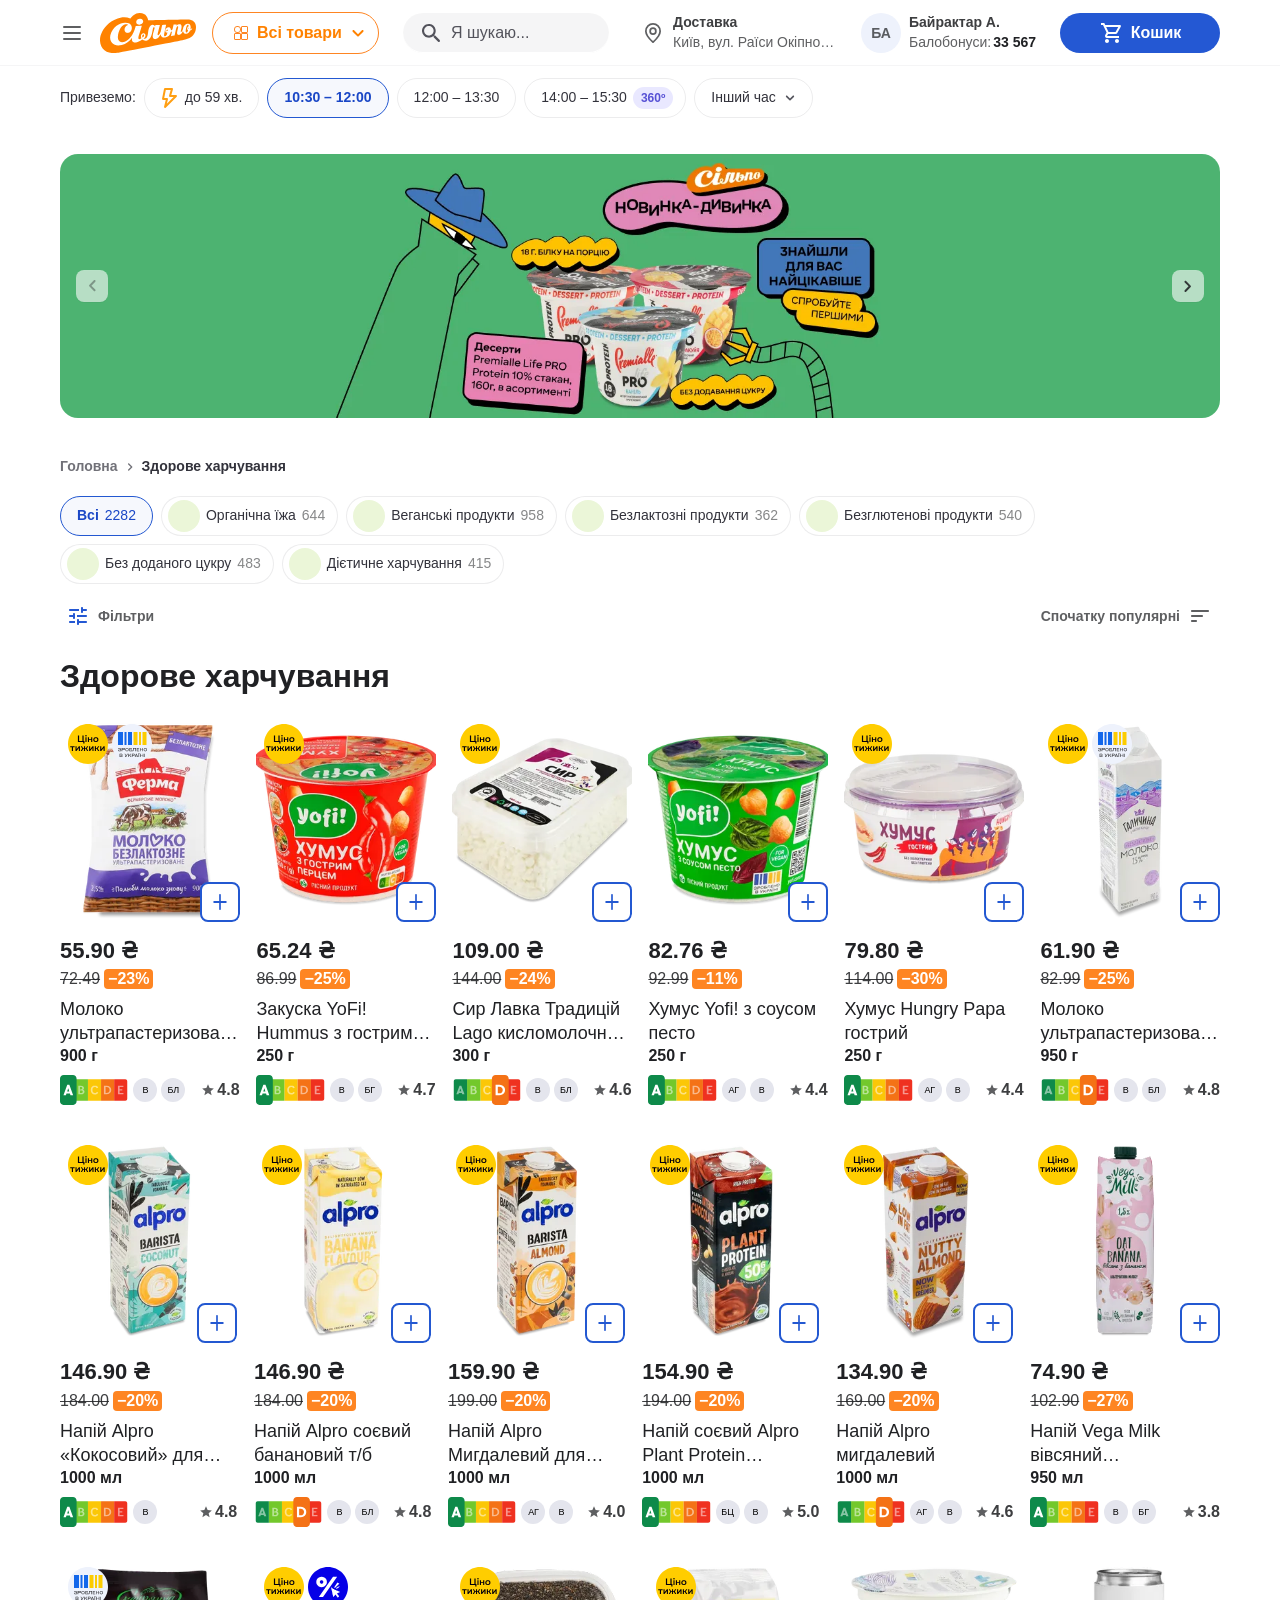
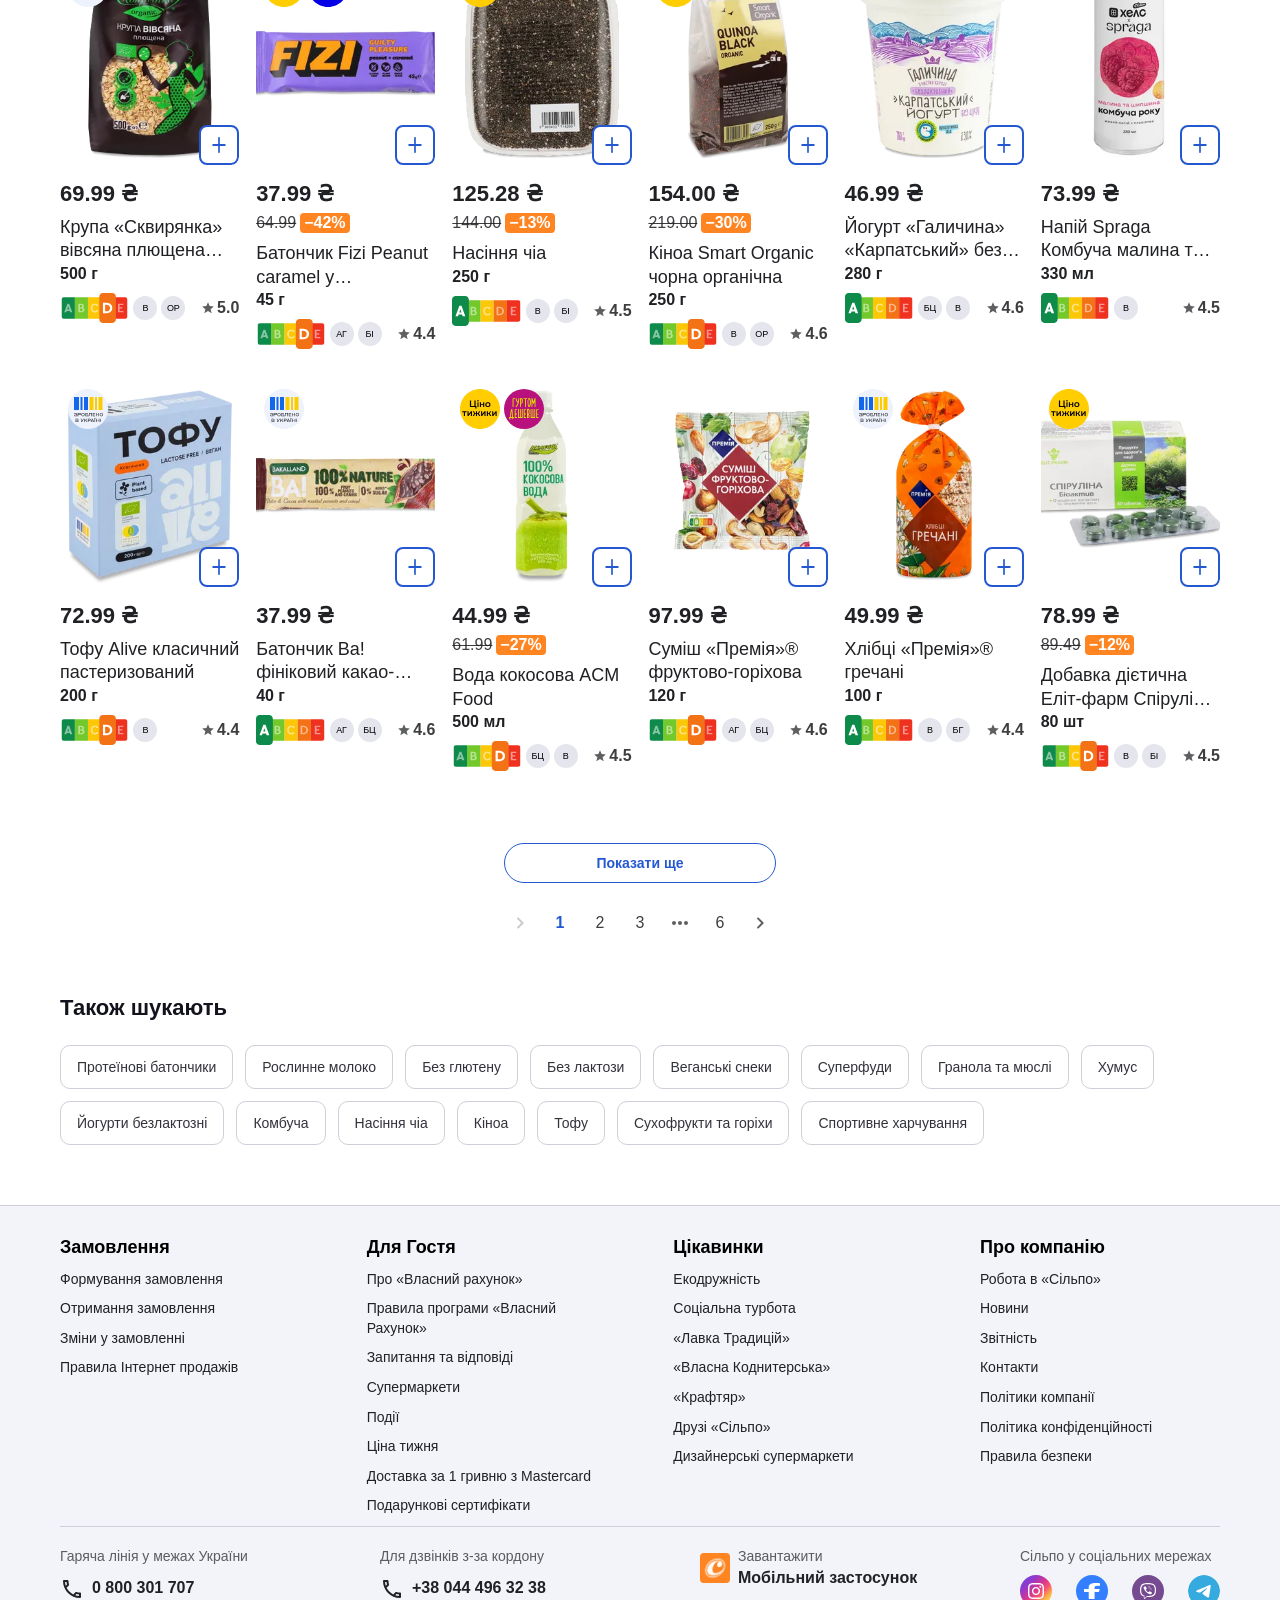
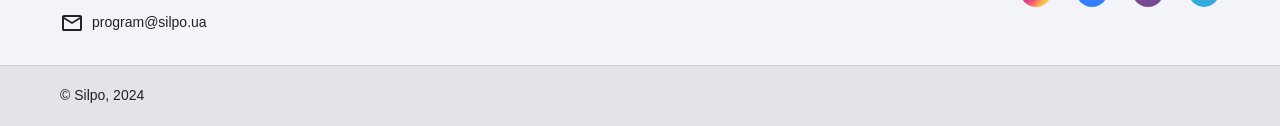
==== docs/index.html @ 49ce279c "Rename he/ to docs/ for GitHub Pages GitHub Pages' "deploy from a branch" source only supports the r" ====
<!doctype html>
<html lang="uk">
<head>
<meta charset="UTF-8" />
<meta name="viewport" content="width=device-width, initial-scale=1.0" />
<title>Здорове харчування — Сільпо</title>
<link rel="stylesheet" href="styles.css" />
</head>
<body>
<div class="page">

  <header class="header-row">
    <div class="header-left">
      <div class="header-brand">
        <img class="icon-btn" src="assets/burger-menu.svg" alt="Меню" />
        <img class="logo" src="assets/logo.svg" alt="Сільпо" />
        <div class="all-goods-pill">
          <span class="services-icon"><span></span><span></span><span></span><span></span></span>
          <span class="label">Всі товари</span>
          <img class="icon-btn" src="assets/expand-more.svg" alt="" />
        </div>
      </div>
      <div class="header-search">
        <img class="icon-btn" src="assets/search-icon.svg" alt="" />
        <span>Я шукаю...</span>
      </div>
    </div>
    <div class="header-right">
      <div class="location">
        <div class="location-icon-wrap"><img src="assets/location-icon.svg" alt="" /></div>
        <div class="location-text">
          <div class="line1">Доставка</div>
          <div class="line2">Київ, вул. Раїси Окіпної, 7...</div>
        </div>
      </div>
      <div class="profile">
        <div class="profile-avatar">БА</div>
        <div class="profile-info">
          <div class="name">Байрактар А.</div>
          <div class="balance"><span class="label">Балобонуси:</span><span class="value">33 567</span></div>
        </div>
      </div>
      <button class="header-cart-btn" aria-label="Кошик">
        <img src="assets/cart-outline.svg" alt="" />
        <span>Кошик</span>
      </button>
    </div>

    <div class="header-row-mobile">
      <div class="header-mobile-left">
        <img class="icon-btn" src="assets/burger-menu.svg" alt="Меню" />
        <img class="logo" src="assets/logo.svg" alt="Сільпо" />
        <button class="mobile-icon-btn"><img src="assets/search-icon.svg" alt="Пошук" /></button>
      </div>
      <div class="header-mobile-right">
        <div class="location-mobile">
          <button class="mobile-icon-btn"><img src="assets/location-icon.svg" alt="Доставка" /></button>
          <span class="location-mobile-text">Київ, вул. Раїси Окіпної, 7...</span>
        </div>
        <div class="profile-avatar profile-avatar-mobile">БА</div>
      </div>
    </div>
  </header>

  <div class="timeslots">
    <span class="timeslots-label">Привеземо:</span>
    <div class="chip with-icon"><img src="assets/express-default.svg" alt="" />до 59 хв.</div>
    <div class="chip selected">10:30 – 12:00<img class="mobile-only-chevron" src="assets/expand-more-down.svg" alt="" /></div>
    <div class="chip">12:00 – 13:30</div>
    <div class="chip with-tag">14:00 – 15:30 <span class="tag-pill">360º</span></div>
    <div class="chip dropdown">Інший час <img src="assets/expand-more-down.svg" alt="" /></div>
  </div>

  <section class="banners">
    <div class="banner-content">
      <div class="main-banner">
        <img class="bg bg-desktop" src="assets/main-banner.png" alt="Здорове харчування" />
        <img class="bg bg-mobile" src="assets/main-banner-mobile.png" alt="Здорове харчування" />
        <div class="banner-arrows">
          <span class="banner-arrow prev"><img src="assets/collapse-left.svg" alt="Попередній" /></span>
          <span class="banner-arrow next"><img src="assets/collapse-right.svg" alt="Наступний" /></span>
        </div>
      </div>
    </div>
  </section>

  <nav class="breadcrumbs">
    <a href="#">Головна</a>
    <img src="assets/breadcrumb-chevron.svg" alt="" />
    <span class="current">Здорове харчування</span>
  </nav>

  <div class="category-chips">
    <div class="cat-chip all"><span class="cat-label">Всі</span><span class="cat-count">2282</span></div>
    <div class="cat-chip"><span class="dot"></span><span class="cat-label">Органічна їжа</span><span class="cat-count">644</span></div>
    <div class="cat-chip"><span class="dot"></span><span class="cat-label">Веганські продукти</span><span class="cat-count">958</span></div>
    <div class="cat-chip"><span class="dot"></span><span class="cat-label">Безлактозні продукти</span><span class="cat-count">362</span></div>
    <div class="cat-chip"><span class="dot"></span><span class="cat-label">Безглютенові продукти</span><span class="cat-count">540</span></div>
    <div class="cat-chip"><span class="dot"></span><span class="cat-label">Без доданого цукру</span><span class="cat-count">483</span></div>
    <div class="cat-chip"><span class="dot"></span><span class="cat-label">Дієтичне харчування</span><span class="cat-count">415</span></div>
  </div>

  <div class="filters-sort">
    <button class="filters-btn"><img src="assets/filter-sort.svg" alt="" /><span>Фільтри</span></button>
    <button class="sort-btn"><span>Cпочатку популярні</span><img src="assets/sort-mobile.svg" alt="" /></button>
  </div>

  <div class="filters-sort-mobile">
    <button class="filters-sort-pill">
      <img src="assets/filter-sort.svg" alt="" />
      <span>Фільтри</span>
      <span class="divider"></span>
      <img src="assets/sort-mobile.svg" alt="Сортування" />
    </button>
  </div>

  <div class="page-title"><h1>Здорове харчування</h1></div>

  <section class="product-section" id="product-grid"></section>

  <div class="load-more-section">
    <button class="show-more-btn">Показати ще</button>
    <div class="pagination">
      <span class="page-btn"><img src="assets/chevron-left.svg" alt="Попередня сторінка" /></span>
      <span class="page-btn active">1</span>
      <span class="page-btn">2</span>
      <span class="page-btn">3</span>
      <span class="page-btn"><img src="assets/menu-dots.svg" alt="" /></span>
      <span class="page-btn">6</span>
      <span class="page-btn"><img src="assets/chevron-right.svg" alt="Наступна сторінка" /></span>
    </div>
  </div>

  <div class="also-searching">
    <h2>Також шукають</h2>
    <div class="tag-cloud">
      <span class="pill">Протеїнові батончики</span>
      <span class="pill">Рослинне молоко</span>
      <span class="pill">Без глютену</span>
      <span class="pill">Без лактози</span>
      <span class="pill">Веганські снеки</span>
      <span class="pill">Суперфуди</span>
      <span class="pill">Гранола та мюслі</span>
      <span class="pill">Хумус</span>
      <span class="pill">Йогурти безлактозні</span>
      <span class="pill">Комбуча</span>
      <span class="pill">Насіння чіа</span>
      <span class="pill">Кіноа</span>
      <span class="pill">Тофу</span>
      <span class="pill">Сухофрукти та горіхи</span>
      <span class="pill">Спортивне харчування</span>
    </div>
  </div>

</div>

<footer class="site-footer">
  <div class="footer-top">
    <div class="footer-top-inner">
      <div class="footer-columns">
        <div class="footer-col">
          <button class="footer-col-toggle" aria-expanded="false">
            <h3>Замовлення</h3>
            <img class="footer-chevron" src="assets/footer-chevron.svg" alt="" />
          </button>
          <div class="footer-col-links">
            <a href="#">Формування замовлення</a>
            <a href="#">Отримання замовлення</a>
            <a href="#">Зміни у замовленні</a>
            <a href="#">Правила Інтернет продажів</a>
          </div>
        </div>
        <div class="footer-col">
          <button class="footer-col-toggle" aria-expanded="false">
            <h3>Для Гостя</h3>
            <img class="footer-chevron" src="assets/footer-chevron.svg" alt="" />
          </button>
          <div class="footer-col-links">
            <a href="#">Про «Власний рахунок»</a>
            <a href="#">Правила програми «Власний Рахунок»</a>
            <a href="#">Запитання та відповіді</a>
            <a href="#">Cупермаркети</a>
            <a href="#">Події</a>
            <a href="#">Ціна тижня</a>
            <a href="#">Доставка за 1 гривню з Masterсard</a>
            <a href="#">Подарункові сертифікати</a>
          </div>
        </div>
        <div class="footer-col">
          <button class="footer-col-toggle" aria-expanded="false">
            <h3>Цікавинки</h3>
            <img class="footer-chevron" src="assets/footer-chevron.svg" alt="" />
          </button>
          <div class="footer-col-links">
            <a href="#">Екодружність</a>
            <a href="#">Соціальна турбота</a>
            <a href="#">«Лавка Традицій»</a>
            <a href="#">«Власна Коднитерська»</a>
            <a href="#">«Крафтяр»</a>
            <a href="#">Друзі «Сільпо»</a>
            <a href="#">Дизайнерські супермаркети</a>
          </div>
        </div>
        <div class="footer-col">
          <button class="footer-col-toggle" aria-expanded="false">
            <h3>Про компанію</h3>
            <img class="footer-chevron" src="assets/footer-chevron.svg" alt="" />
          </button>
          <div class="footer-col-links">
            <a href="#">Робота в «Сільпо»</a>
            <a href="#">Новини</a>
            <a href="#">Звітність</a>
            <a href="#">Контакти</a>
            <a href="#">Політики компанії</a>
            <a href="#">Політика конфіденційності</a>
            <a href="#">Правила безпеки</a>
          </div>
        </div>
      </div>

      <div class="footer-contact-row">
        <div class="footer-call">
          <span class="call-label">Гаряча лінія у межах України</span>
          <span class="call-value"><img src="assets/phone-icon.svg" alt="" /><span>0 800 301 707</span></span>
          <span class="footer-mail"><img src="assets/mail-icon.svg" alt="" /><span>program@silpo.ua</span></span>
        </div>
        <div class="footer-call">
          <span class="call-label">Для дзвінків з-за кордону</span>
          <span class="call-value"><img src="assets/phone-icon.svg" alt="" /><span>+38 044 496 32 38</span></span>
        </div>
        <div class="footer-app">
          <img src="assets/logo-app.png" alt="Сільпо застосунок" />
          <div>
            <div class="app-download">Завантажити</div>
            <div class="app-name">Мобільний застосунок</div>
          </div>
        </div>
        <div class="footer-social">
          <span>Сільпо у соціальних мережах</span>
          <div class="icons">
            <span class="social-icon instagram"><img src="assets/social-instagram-glyph.svg" alt="Instagram" /></span>
            <span class="social-icon facebook"><img src="assets/social-facebook-glyph.svg" alt="Facebook" /></span>
            <span class="social-icon viber"><img src="assets/social-viber-glyph.svg" alt="Viber" /></span>
            <span class="social-icon telegram"><img src="assets/social-fourth.svg" alt="Telegram" /></span>
          </div>
        </div>
      </div>
    </div>
  </div>
  <div class="footer-bottom">
    <div class="footer-bottom-inner"><span>© Silpo, 2024</span></div>
  </div>
</footer>

<script src="common.js"></script>
<script src="products.js"></script>
<script src="script.js"></script>
</body>
</html>
---- docs/styles.css ----
* {
  box-sizing: border-box;
  margin: 0;
  padding: 0;
}

:root {
  --font-proxima: 'Proxima Nova', -apple-system, BlinkMacSystemFont, 'Segoe UI', Arial, sans-serif;
  --font-silpo: 'Silpo Text', -apple-system, BlinkMacSystemFont, 'Segoe UI', Arial, sans-serif;

  --black-87: rgba(19, 19, 30, 0.87);
  --black-72: rgba(19, 19, 30, 0.72);
  --black-60: rgba(19, 19, 30, 0.6);
  --black-8: rgba(19, 19, 30, 0.08);
  --black-4: rgba(19, 19, 30, 0.04);

  --gray-87: rgba(32, 33, 36, 0.87);
  --gray-72: rgba(32, 33, 36, 0.72);
  --gray-54: rgba(32, 33, 36, 0.54);
  --gray-38: rgba(32, 33, 36, 0.38);

  --blue-500: #2358d1;
  --blue-600: #1a47c6;
  --blue-700: #2458d3;
  --blue-50: #f6f8fd;
  --blue-100: #eef2fc;

  --orange-500: #fe8522;
  --orange-alt: #ff8200;

  --purple-bg: #e9e8ff;
  --purple-text: #5751d5;

  --text-primary: #202124;
  --additional-300: #cecfd9;
  --additional-100: #f2f4f9;
  --additional-300b: #e3e3ea;
}

html, body {
  background: #ffffff;
  color: var(--text-primary);
  font-family: var(--font-silpo);
}

img {
  display: block;
  max-width: 100%;
}

button {
  font: inherit;
  color: inherit;
  background: none;
  border: none;
  cursor: pointer;
}

.page {
  max-width: 1440px;
  margin: 0 auto;
  background: #ffffff;
}

/* ===== Header ===== */
.pdp-header-bar {
  position: sticky;
  top: 0;
  z-index: 50;
  width: 100%;
  background: #ffffff;
}
.pdp-timeslots-bar {
  width: 100%;
  background: #ffffff;
}
.header-row {
  position: sticky;
  top: 0;
  z-index: 50;
  display: flex;
  align-items: center;
  justify-content: center;
  gap: 24px;
  padding: 12px 60px;
  max-width: 1440px;
  margin: 0 auto;
  background: #ffffff;
}
.header-row::after {
  content: "";
  position: absolute;
  left: 50%;
  bottom: 0;
  width: 100vw;
  transform: translateX(-50%);
  height: 1px;
  background: var(--black-4);
  pointer-events: none;
}

.header-left {
  display: flex;
  align-items: center;
  gap: 24px;
  flex: 1 0 0;
  min-width: 0;
}

.header-brand {
  display: flex;
  align-items: center;
  gap: 16px;
  flex-shrink: 0;
}

.icon-btn {
  width: 24px;
  height: 24px;
  flex-shrink: 0;
}

.logo {
  width: 96px;
  height: 40px;
  flex-shrink: 0;
}

.all-goods-pill {
  display: flex;
  align-items: center;
  gap: 4px;
  width: 167px;
  padding: 8px 16px;
  border: 1.5px solid var(--orange-500);
  border-radius: 60px;
  flex-shrink: 0;
}

.services-icon {
  width: 24px;
  height: 24px;
  flex-shrink: 0;
  display: grid;
  grid-template-columns: 6.6px 6.6px;
  grid-template-rows: 6.6px 6.6px;
  gap: 0.6px;
  place-content: center;
}
.services-icon span {
  border: 1.5px solid var(--orange-500);
  border-radius: 1px;
}
.services-icon span:first-child {
  border-radius: 3px;
}

.all-goods-pill span.label {
  flex: 1 0 0;
  font-family: var(--font-proxima);
  font-weight: 600;
  font-size: 16px;
  color: var(--orange-alt);
  white-space: nowrap;
}

.header-search {
  display: flex;
  align-items: center;
  gap: 8px;
  flex: 1 0 0;
  min-width: 0;
  padding: 8px 16px;
  border-radius: 80px;
  background: var(--black-4);
  box-shadow: inset 0 -1px 0 0 #ffffff;
}
.header-search .icon-btn {
  color: var(--black-72);
}
.header-search span {
  flex: 1 0 0;
  min-width: 0;
  font-family: var(--font-proxima);
  font-size: 16px;
  color: var(--black-72);
  white-space: nowrap;
  overflow: hidden;
  text-overflow: ellipsis;
}

.header-right {
  display: flex;
  align-items: center;
  justify-content: flex-end;
  gap: 24px;
  flex-shrink: 0;
}

.location {
  display: flex;
  align-items: center;
}
.location-icon-wrap {
  display: flex;
  padding: 8px;
  border-radius: 30px;
}
.location-icon-wrap img {
  width: 24px;
  height: 24px;
}
.location-text {
  width: 164px;
  overflow: hidden;
}
.location-text .line1 {
  font-weight: 600;
  font-size: 14px;
  line-height: 1.4;
  color: var(--gray-87);
}
.location-text .line2 {
  font-size: 14px;
  line-height: 1.4;
  color: var(--gray-72);
  white-space: nowrap;
  overflow: hidden;
  text-overflow: ellipsis;
}

.header-cart-btn {
  display: none;
  align-items: center;
  justify-content: center;
  gap: 8px;
  width: 160px;
  height: 40px;
  padding: 0 24px;
  border-radius: 100px;
  background: var(--blue-700);
  border: none;
  flex-shrink: 0;
}
.header-cart-btn img {
  width: 24px;
  height: 24px;
}
.header-cart-btn span {
  font-family: var(--font-proxima);
  font-weight: 700;
  font-size: 16px;
  color: #ffffff;
  white-space: nowrap;
}
@media (min-width: 1200px) {
  .header-cart-btn {
    display: flex;
  }
}

.profile {
  display: flex;
  align-items: center;
  gap: 8px;
}
.profile-avatar {
  width: 40px;
  height: 40px;
  border-radius: 30px;
  background: var(--blue-100);
  display: flex;
  align-items: center;
  justify-content: center;
  font-weight: 600;
  font-size: 14px;
  color: var(--gray-72);
  flex-shrink: 0;
}
.profile-info {
  font-size: 14px;
}
.profile-info .name {
  font-weight: 600;
  color: var(--gray-87);
  width: 116px;
  line-height: 1.4;
}
.profile-info .balance {
  display: flex;
  gap: 2px;
  white-space: nowrap;
  line-height: 1.4;
}
.profile-info .balance .label {
  color: var(--gray-72);
}
.profile-info .balance .value {
  font-weight: 600;
  color: var(--text-primary);
}

/* ===== Timeslots ===== */
.timeslots {
  display: flex;
  align-items: center;
  gap: 8px;
  padding: 12px 60px;
  max-width: 1440px;
  margin: 0 auto;
  background: #ffffff;
}
.timeslots-label {
  font-size: 14px;
  line-height: 1.25;
  color: var(--black-87);
  white-space: nowrap;
}
.chip {
  display: flex;
  align-items: center;
  justify-content: center;
  height: 40px;
  padding: 8px 16px;
  border-radius: 100px;
  border: 1px solid var(--black-8);
  font-size: 14px;
  line-height: 1.25;
  color: var(--black-87);
  white-space: nowrap;
}
.chip.with-icon {
  gap: 4px;
  padding-left: 12px;
}
.chip.with-icon img {
  width: 24px;
  height: 24px;
}
.chip.selected {
  background: var(--blue-50);
  border-color: var(--blue-500);
  font-weight: 600;
  color: var(--blue-600);
}
.chip.with-tag {
  gap: 6px;
  padding-left: 16px;
  padding-right: 12px;
}
.tag-pill {
  display: flex;
  align-items: center;
  justify-content: center;
  height: 22px;
  padding: 4px 8px;
  border-radius: 100px;
  background: var(--purple-bg);
  font-weight: 700;
  font-size: 12px;
  color: var(--purple-text);
}
.chip.dropdown {
  gap: 4px;
  padding-left: 16px;
  padding-right: 12px;
}
.chip.dropdown img {
  width: 20px;
  height: 20px;
}

/* ===== Banner ===== */
.banners {
  padding: 24px 60px;
  background: #ffffff;
}
.banner-content {
  display: flex;
  height: 264px;
}
.main-banner {
  position: relative;
  flex: 1 0 0;
  height: 264px;
  border-radius: 18px;
  overflow: hidden;
  display: flex;
  flex-direction: column;
  align-items: center;
  justify-content: center;
  padding: 16px;
}
.main-banner img.bg {
  position: absolute;
  inset: 0;
  width: 100%;
  height: 100%;
  object-fit: cover;
}
.main-banner img.bg-mobile {
  display: none;
}
.main-banner img.bg-desktop {
  display: block;
}
.banner-arrows {
  position: relative;
  display: flex;
  align-items: center;
  justify-content: space-between;
  width: 100%;
}
.banner-arrow {
  display: flex;
  align-items: center;
  justify-content: center;
  width: 32px;
  height: 32px;
  border-radius: 8px;
  background: rgba(255, 255, 255, 0.6);
  filter: drop-shadow(0px 1px 0px rgba(0, 0, 0, 0.06));
}
.banner-arrow img {
  width: 24px;
  height: 24px;
}
.banner-arrow.prev img {
  transform: rotate(-90deg);
}
.banner-arrow.next img {
  transform: rotate(90deg);
}

/* ===== Breadcrumbs ===== */
.breadcrumbs {
  display: flex;
  align-items: center;
  gap: 4px;
  padding: 16px 60px;
}
.breadcrumbs a {
  font-weight: 600;
  font-size: 14px;
  line-height: 1.25;
  color: var(--black-60);
  text-decoration: none;
}
.breadcrumbs img {
  width: 16px;
  height: 16px;
}
.breadcrumbs .current {
  font-weight: 600;
  font-size: 14px;
  line-height: 1.25;
  color: var(--black-87);
}

/* ===== Category chips ===== */
.category-chips {
  display: flex;
  flex-wrap: wrap;
  gap: 8px;
  padding: 4px 60px;
  background: #ffffff;
}
.cat-chip {
  display: flex;
  align-items: center;
  gap: 6px;
  height: 40px;
  padding: 6px 12px 6px 6px;
  border-radius: 50px;
  border: 1px solid var(--black-8);
  background: rgba(255, 255, 255, 0.6);
  white-space: nowrap;
}
.cat-chip .dot {
  width: 32px;
  height: 32px;
  border-radius: 100px;
  background: #ebf6d8;
  flex-shrink: 0;
}
.cat-chip .cat-label {
  font-size: 14px;
  line-height: 1.25;
  color: var(--black-87);
}
.cat-chip .cat-count {
  font-family: var(--font-proxima);
  font-size: 14px;
  line-height: 1.4;
  color: var(--gray-54);
}
.cat-chip.all {
  padding: 8px 16px;
  background: var(--blue-50);
  border-color: var(--blue-500);
  color: var(--blue-600);
}
.cat-chip.all .cat-label {
  font-weight: 600;
  color: var(--blue-600);
}
.cat-chip.all .cat-count {
  color: var(--blue-600);
}

/* ===== Filters/Sort ===== */
.filters-sort {
  display: flex;
  align-items: center;
  justify-content: space-between;
  padding: 12px 60px;
}
.filters-btn {
  display: flex;
  align-items: center;
  gap: 8px;
  padding: 4px 8px 4px 6px;
}
.filters-btn img {
  width: 24px;
  height: 24px;
}
.filters-btn span {
  font-family: var(--font-proxima);
  font-weight: 600;
  font-size: 14px;
  color: var(--gray-72);
}
.sort-btn {
  display: flex;
  align-items: center;
  gap: 8px;
  padding: 4px 8px 4px 12px;
  border-radius: 50px;
}
.sort-btn span {
  font-weight: 600;
  font-size: 14px;
  color: var(--gray-72);
}
.sort-btn img {
  width: 24px;
  height: 24px;
}

/* ===== Title ===== */
.page-title {
  padding: 16px 60px 24px;
}
.page-title h1 {
  font-family: var(--font-proxima);
  font-weight: 700;
  font-size: 32px;
  line-height: 1;
  color: var(--text-primary);
}

/* ===== Product grid ===== */
.product-section {
  padding: 0 60px;
}
.product-row {
  display: grid;
  grid-template-columns: repeat(6, 1fr);
  gap: 16.8px;
  margin-bottom: 32px;
}
.product-card {
  width: auto;
  background: #ffffff;
}
.product-image {
  position: relative;
  width: 100%;
  height: 206px;
  border-radius: 8px;
  overflow: hidden;
}
.product-image img.photo {
  width: 100%;
  height: 100%;
  object-fit: cover;
}
.product-badges {
  position: absolute;
  left: 8px;
  top: 8px;
  display: flex;
  gap: 4px;
}
.product-badge {
  width: 40px;
  height: 40px;
}
.counter-plus {
  position: absolute;
  right: 0;
  bottom: 0;
  width: 40px;
  height: 40px;
  padding: 8px;
  border-radius: 8px;
  background: #ffffff;
  border: 2px solid var(--blue-500);
  display: flex;
  align-items: center;
  justify-content: center;
}
.counter-plus img {
  width: 24px;
  height: 24px;
}
.counter-timeslot {
  position: absolute;
  right: 0;
  bottom: 0;
  height: 40px;
  display: flex;
  align-items: center;
  border-radius: 8px;
  overflow: hidden;
  background: var(--blue-100);
}
.counter-timeslot .ts-label {
  display: flex;
  align-items: center;
  height: 100%;
  padding: 4px 12px;
  font-weight: 700;
  font-size: 16px;
  line-height: 1.4;
  color: var(--blue-600);
  white-space: nowrap;
}
.counter-timeslot .ts-plus {
  width: 40px;
  height: 40px;
  padding: 8px;
  border-radius: 8px;
  background: #ffffff;
  border: 2px solid var(--blue-500);
  display: flex;
  align-items: center;
  justify-content: center;
}
.counter-timeslot .ts-plus img {
  width: 24px;
  height: 24px;
}

.product-content {
  display: flex;
  flex-direction: column;
  gap: 8px;
  padding-top: 16px;
}
.product-price {
  font-weight: 700;
  font-size: 22px;
  line-height: 1.2;
  color: var(--text-primary);
}
.product-discount {
  display: flex;
  align-items: center;
  gap: 4px;
  width: 174px;
  margin-top: 4px;
}
.old-price {
  font-size: 16px;
  line-height: 1.4;
  color: var(--gray-87);
  text-decoration: line-through;
}
.discount-tag {
  display: flex;
  align-items: center;
  gap: 2px;
  height: 20px;
  padding: 0 4px;
  border-radius: 4px;
  background: var(--orange-500);
  font-family: var(--font-proxima);
  font-weight: 700;
  font-size: 16px;
  line-height: 16px;
  color: #ffffff;
}
.product-title {
  display: flex;
  flex-direction: column;
}
.product-name {
  font-size: 18px;
  line-height: 1.3;
  color: var(--text-primary);
  overflow: hidden;
  text-overflow: ellipsis;
  display: -webkit-box;
  -webkit-line-clamp: 2;
  -webkit-box-orient: vertical;
  max-height: 47px;
}
.product-meta {
  display: flex;
  align-items: center;
  justify-content: space-between;
  gap: 8px;
}
.product-weight {
  font-weight: 600;
  font-size: 16px;
  line-height: 1.4;
  color: var(--text-primary);
}
.product-rating {
  display: flex;
  align-items: center;
  gap: 2px;
  flex-shrink: 0;
}
.product-rating img {
  width: 14px;
  height: 14px;
}
.product-rating span {
  font-weight: 600;
  font-size: 16px;
  line-height: 1.4;
  color: var(--gray-87);
}

.product-diet-badges {
  display: flex;
  align-items: center;
  gap: 4px;
  min-width: 0;
}
.listing-tags {
  display: flex;
  align-items: center;
  gap: 4px;
  flex-shrink: 0;
}
.listing-tag {
  width: 24px;
  height: 24px;
  border-radius: 50%;
  background: #e4e5ed;
  display: flex;
  align-items: center;
  justify-content: center;
  flex-shrink: 0;
}
.listing-tag-code {
  font-weight: 500;
  font-size: 9px;
  letter-spacing: -0.1px;
  color: #000000;
}
.listing-tag.lg {
  width: 28px;
  height: 28px;
}
.listing-tag.lg .listing-tag-code {
  font-size: 10px;
}

/* ===== Nutri-Score ===== */
.nutri-score-badge {
  height: 30px;
  width: auto;
  flex-shrink: 0;
}
.nutri-score-badge-square {
  width: 24px;
  height: 24px;
  flex-shrink: 0;
}

/* ===== Badge tooltips ===== */
.has-tooltip {
  position: relative;
  display: inline-flex;
  outline: none;
}
.has-tooltip::after {
  content: attr(data-tooltip);
  position: absolute;
  bottom: calc(100% + 8px);
  left: 50%;
  transform: translate(-50%, 4px);
  width: max-content;
  max-width: 200px;
  padding: 6px 10px;
  border-radius: 6px;
  background: rgba(32, 33, 36, 0.92);
  color: #ffffff;
  font-family: var(--font-proxima);
  font-size: 12px;
  font-weight: 400;
  line-height: 1.35;
  text-align: center;
  opacity: 0;
  visibility: hidden;
  pointer-events: none;
  transition: opacity 0.15s ease, transform 0.15s ease;
  z-index: 30;
}
.has-tooltip:hover::after,
.has-tooltip:focus-visible::after {
  opacity: 1;
  visibility: visible;
  transform: translate(-50%, 0);
}

/* ===== Show more + Pagination ===== */
.load-more-section {
  display: flex;
  flex-direction: column;
  align-items: center;
  gap: 24px;
  padding-top: 40px;
}
.show-more-btn {
  width: 272px;
  height: 40px;
  border-radius: 30px;
  border: 1px solid var(--blue-700);
  background: #ffffff;
  font-family: var(--font-proxima);
  font-weight: 600;
  font-size: 14px;
  color: var(--blue-700);
}
.pagination {
  display: flex;
  align-items: center;
  gap: 8px;
  padding-bottom: 16px;
}
.page-btn {
  width: 32px;
  height: 32px;
  border-radius: 8px;
  background: #ffffff;
  display: flex;
  align-items: center;
  justify-content: center;
  font-size: 16px;
  line-height: 1.4;
  color: var(--gray-87);
}
.page-btn img {
  width: 24px;
  height: 24px;
}
.page-btn.active {
  font-family: var(--font-proxima);
  font-weight: 600;
  color: var(--blue-500);
}

/* ===== Also searching ===== */
.also-searching {
  display: flex;
  flex-direction: column;
  gap: 24px;
  padding: 40px 60px 0;
}
.also-searching h2 {
  font-weight: 600;
  font-size: 22px;
  line-height: 26px;
  color: #13131e;
}
.tag-cloud {
  display: flex;
  flex-wrap: wrap;
  gap: 12px;
}
.tag-cloud .pill {
  display: flex;
  align-items: center;
  justify-content: center;
  padding: 12px 16px;
  border-radius: 10px;
  border: 1px solid var(--additional-300);
  background: #ffffff;
  font-weight: 500;
  font-size: 14px;
  line-height: 18px;
  color: var(--black-87);
  white-space: nowrap;
}

/* ===== Footer ===== */
.site-footer {
  margin-top: 60px;
  width: 100%;
}
.pdp-similar + .site-footer {
  margin-top: 0;
}
.footer-top {
  width: 100%;
  background: var(--additional-100);
  border-top: 1px solid var(--additional-300);
}
.footer-top-inner {
  max-width: 1440px;
  margin: 0 auto;
  padding: 20px 60px 0;
}
.footer-columns {
  display: flex;
  align-items: flex-start;
  justify-content: space-between;
}
.footer-col {
  width: 240px;
  display: flex;
  flex-direction: column;
  gap: 10px;
  padding: 10px 0;
}
.footer-col h3 {
  font-weight: 600;
  font-size: 18px;
  line-height: 1.3;
  color: #000000;
}
.footer-col a {
  font-size: 14px;
  line-height: 1.4;
  color: var(--text-primary);
  text-decoration: none;
}

.footer-contact-row {
  display: flex;
  align-items: flex-start;
  justify-content: space-between;
  border-top: 1px solid var(--additional-300);
  padding: 20px 0 30px;
}
.footer-call {
  width: 240px;
  display: flex;
  flex-direction: column;
  gap: 10px;
}
.footer-call .call-label {
  font-size: 14px;
  line-height: 1.4;
  color: var(--gray-72);
}
.footer-call .call-value {
  display: flex;
  align-items: center;
  gap: 8px;
}
.footer-call .call-value img {
  width: 24px;
  height: 24px;
}
.footer-call .call-value span {
  font-weight: 600;
  font-size: 16px;
  line-height: 1.4;
  color: var(--text-primary);
}
.footer-mail {
  display: flex;
  align-items: center;
  gap: 8px;
}
.footer-mail img {
  width: 24px;
  height: 24px;
}
.footer-mail span {
  font-size: 14px;
  line-height: 1.4;
  color: var(--text-primary);
}

.footer-app {
  width: 240px;
  display: flex;
  align-items: center;
  gap: 8px;
}
.footer-app img {
  width: 30px;
  height: 30px;
}
.footer-app .app-download {
  font-size: 14px;
  line-height: 1.4;
  color: var(--gray-72);
}
.footer-app .app-name {
  font-weight: 600;
  font-size: 16px;
  line-height: 1.4;
  color: var(--text-primary);
}

.footer-social {
  display: flex;
  flex-direction: column;
  gap: 8px;
}
.footer-social span {
  font-size: 14px;
  line-height: 1.4;
  color: var(--gray-72);
}
.footer-social .icons {
  display: flex;
  gap: 24px;
}
.social-icon {
  position: relative;
  width: 32px;
  height: 32px;
  border-radius: 50px;
  display: flex;
  align-items: center;
  justify-content: center;
}
.social-icon.instagram {
  background: linear-gradient(-45deg, rgb(251, 225, 138) 0.96%, rgb(252, 187, 69) 21.96%, rgb(247, 82, 116) 38.96%, rgb(213, 54, 146) 52.96%, rgb(143, 57, 206) 74.96%, rgb(91, 79, 233) 100.96%);
}
.social-icon.facebook {
  background: #337fff;
}
.social-icon.viber {
  background: #754a91;
}
.social-icon.instagram img,
.social-icon.facebook img,
.social-icon.viber img {
  width: 50%;
  height: 50%;
}
.social-icon.telegram img {
  width: 100%;
  height: 100%;
  border-radius: 50px;
}

.footer-bottom {
  width: 100%;
  background: var(--additional-300b);
  border-top: 1px solid var(--additional-300);
}
.footer-bottom-inner {
  max-width: 1440px;
  margin: 0 auto;
  height: 60px;
  display: flex;
  align-items: center;
  padding: 0 60px;
}
.footer-bottom span {
  font-family: var(--font-proxima);
  font-size: 14px;
  line-height: 1.2;
  color: var(--text-primary);
}

/* ===== Product detail page ===== */
.pdp-body {
  /* shows through the rounded top corners of .pdp-similar, since nothing else sits behind them */
  background: var(--blue-50);
}
.pdp-breadcrumbs {
  display: flex;
  align-items: center;
  gap: 4px;
  padding: 20px 62px;
}
.pdp-breadcrumbs a,
.pdp-crumb-ellipsis,
.pdp-crumb-current {
  font-weight: 600;
  font-size: 12px;
  line-height: 16px;
  color: rgba(32, 33, 36, 0.87);
  text-decoration: none;
  white-space: nowrap;
}
.pdp-crumb-current {
  color: rgba(19, 19, 30, 0.6);
  overflow: hidden;
  text-overflow: ellipsis;
}
.pdp-breadcrumb-chevron {
  width: 16px;
  height: 16px;
  margin-top: 4px;
  flex-shrink: 0;
}

.pdp-hero {
  width: 100%;
  background: var(--blue-50);
}
.pdp-hero-content {
  max-width: 1440px;
  margin: 0 auto;
  display: flex;
  flex-direction: column;
}
.pdp-hero-inner {
  display: flex;
  gap: 24px;
  padding: 0 62px 44px;
  align-items: flex-start;
}
.pdp-gallery {
  display: flex;
  gap: 16px;
  width: 58.9%;
  max-width: 775px;
  flex-shrink: 1;
  min-width: 0;
}
.pdp-thumbs {
  display: flex;
  flex-direction: column;
  gap: 12px;
  flex-shrink: 0;
}
.pdp-thumb {
  width: 90px;
  height: 90px;
  border-radius: 8px;
  padding: 2px;
  border: 1.5px solid transparent;
  overflow: hidden;
  background: none;
  cursor: pointer;
  flex-shrink: 0;
}
.pdp-thumb.active {
  border-color: var(--blue-700);
}
.pdp-thumb img {
  width: 100%;
  height: 100%;
  object-fit: cover;
  border-radius: 8px;
  display: block;
}
.pdp-main-photo {
  position: relative;
  width: 100%;
  height: auto;
  aspect-ratio: 1 / 1;
  border-radius: 16px;
  overflow: hidden;
  flex: 1 1 0;
  min-width: 0;
  background: #ffffff;
}
.pdp-main-photo > img {
  width: 100%;
  height: 100%;
  object-fit: cover;
  border-radius: 18px;
}
.pdp-photo-badges {
  position: absolute;
  left: 24px;
  top: 24px;
  display: flex;
  flex-direction: column;
  gap: 8px;
}
.pdp-photo-badges img {
  width: 40px;
  height: 40px;
}
.pdp-photo-nav {
  position: absolute;
  left: 24px;
  right: 24px;
  top: 50%;
  transform: translateY(-50%);
  display: flex;
  justify-content: space-between;
}
.pdp-nav-btn {
  width: 48px;
  height: 48px;
  border-radius: 8px;
  background: rgba(32, 33, 36, 0.04);
  box-shadow: 0 1px 0 rgba(0, 0, 0, 0.06);
  display: flex;
  align-items: center;
  justify-content: center;
  border: none;
  cursor: pointer;
  flex-shrink: 0;
}
.pdp-nav-btn img {
  width: 24px;
  height: 24px;
}
.pdp-nav-btn.prev img {
  transform: rotate(-90deg);
}
.pdp-nav-btn.next img {
  transform: rotate(90deg);
}
.pdp-nav-btn.small {
  width: 40px;
  height: 40px;
}

.pdp-info {
  flex: 1 0 0;
  min-width: 0;
  display: flex;
  flex-direction: column;
  gap: 16px;
}
.pdp-details-card {
  background: #ffffff;
  width: 100%;
  border-radius: 18px;
  box-shadow: 0 1px 0 rgba(0, 0, 0, 0.06);
  padding: 24px;
  display: flex;
  flex-direction: column;
  gap: 24px;
}
.pdp-title-block {
  display: flex;
  flex-direction: column;
  gap: 8px;
}
.pdp-title {
  font-family: var(--font-silpo);
  font-weight: 600;
  font-size: 28px;
  line-height: 36px;
  color: #13131e;
}
.pdp-rating {
  display: inline-flex;
  align-items: center;
  gap: 4px;
  background: var(--blue-50);
  border-radius: 8px;
  padding: 8px;
  align-self: flex-start;
}
.pdp-rating img {
  width: 16px;
  height: 16px;
}
.pdp-rating span {
  font-size: 16px;
  color: var(--blue-500);
}
.pdp-price-buy {
  display: flex;
  align-items: center;
  justify-content: space-between;
  width: 100%;
}
.pdp-price-box {
  display: flex;
  flex-direction: column;
  gap: 4px;
}
.pdp-price {
  font-family: var(--font-silpo);
  font-weight: 700;
  font-size: 28px;
  line-height: 36px;
  color: #202124;
  white-space: nowrap;
}
.pdp-discount-row {
  display: flex;
  align-items: center;
  gap: 4px;
}
.pdp-old-price {
  font-size: 16px;
  color: var(--gray-72);
  text-decoration: line-through;
  white-space: nowrap;
}
.pdp-discount-tag {
  background: var(--orange-500);
  border-radius: 4px;
  height: 20px;
  display: flex;
  align-items: center;
  justify-content: center;
  padding: 0 4px;
  color: #ffffff;
  font-weight: 700;
  font-size: 16px;
  white-space: nowrap;
}
.pdp-buy-btn {
  width: 190px;
  height: 48px;
  border-radius: 8px;
  background: var(--blue-700);
  display: flex;
  align-items: center;
  justify-content: center;
  gap: 8px;
  border: none;
  cursor: pointer;
  flex-shrink: 0;
}
.pdp-buy-btn img {
  width: 20px;
  height: 20px;
}
.pdp-buy-btn span {
  color: #ffffff;
  font-weight: 700;
  font-size: 16px;
  white-space: nowrap;
}

.pdp-accordions-card {
  background: #ffffff;
  width: 100%;
  border-radius: 18px;
  box-shadow: 0 1px 0 rgba(0, 0, 0, 0.06);
  padding: 24px 24px 12px;
  display: flex;
  flex-direction: column;
  gap: 16px;
}
.pdp-accordion {
  width: 100%;
}
.pdp-accordion-toggle {
  display: flex;
  align-items: center;
  justify-content: space-between;
  gap: 8px;
  width: 100%;
  height: 48px;
  background: none;
  border: none;
  cursor: pointer;
  text-align: left;
}
.pdp-accordion-title {
  font-weight: 600;
  font-size: 18px;
  color: rgba(32, 33, 36, 0.87);
}
.pdp-accordion-chevron {
  width: 24px;
  height: 24px;
  flex-shrink: 0;
  margin-left: auto;
  transition: transform 0.2s;
}
.pdp-accordion:not(.open) .pdp-accordion-chevron {
  transform: scaleY(-1);
}
.pdp-accordion-badges {
  display: none;
  align-items: center;
  flex-shrink: 0;
}
.pdp-accordion-badges img {
  width: 24px;
  height: 24px;
  min-width: 24px;
  min-height: 24px;
  margin-right: -4px;
  border-radius: 100px;
  border: 1.5px solid #ffffff;
}
.pdp-accordion:not(.open) .pdp-accordion-badges {
  display: flex;
}
.pdp-accordion-content {
  display: none;
  flex-direction: column;
  gap: 16px;
  padding-bottom: 16px;
}
.pdp-accordion.open .pdp-accordion-content {
  display: flex;
}
.pdp-info-row {
  display: flex;
  align-items: center;
  justify-content: space-between;
  width: 100%;
  padding-right: 4px;
}
.pdp-info-label {
  font-size: 16px;
  color: var(--gray-72);
}
.pdp-info-value {
  font-size: 16px;
  color: rgba(32, 33, 36, 0.87);
}
.pdp-promo-row {
  display: flex;
  gap: 12px;
  align-items: flex-start;
}
.pdp-promo-icon {
  width: 40px;
  height: 40px;
  flex-shrink: 0;
}
.pdp-promo-text {
  display: flex;
  flex-direction: column;
  gap: 8px;
  font-size: 16px;
  line-height: 1.4;
}
.pdp-promo-text p:first-child {
  color: var(--gray-72);
}
.pdp-promo-dates {
  font-weight: 600;
  color: rgba(32, 33, 36, 0.87);
}

/* ===== PDP nutrients card ===== */
.pdp-nutrients-card {
  background: #ffffff;
  width: 100%;
  border-radius: 18px;
  box-shadow: 0 1px 0 rgba(0, 0, 0, 0.06);
  padding: 16px;
  display: flex;
  flex-direction: column;
  gap: 16px;
}
.pdp-nutrients-title {
  font-weight: 600;
  font-size: 18px;
  line-height: 1.3;
  color: rgba(32, 33, 36, 0.87);
}
.pdp-nutrients-table {
  display: flex;
  align-items: flex-start;
  justify-content: space-between;
  width: 100%;
}
.pdp-nutrients-value {
  display: flex;
  flex-direction: column;
  gap: 2px;
}
.pdp-nutrients-label {
  font-size: 14px;
  line-height: 1.4;
  color: rgba(32, 33, 36, 0.6);
}
.pdp-nutrients-amount {
  font-weight: 600;
  font-size: 16px;
  line-height: 1.4;
  color: var(--text-primary);
}
.pdp-nutrients-score-row {
  display: flex;
  align-items: center;
  gap: 16px;
  width: 100%;
  padding-top: 16px;
  border-top: 1px solid rgba(19, 19, 30, 0.08);
}
.pdp-nutrients-score-icon {
  flex-shrink: 0;
}
.pdp-nutrients-score-icon.square {
  width: 48px;
  height: 48px;
}
.pdp-nutrients-score-icon.pill {
  height: 56px;
  width: auto;
}
.pdp-nutrients-score-text {
  display: flex;
  flex-direction: column;
  flex: 1 0 0;
  min-width: 0;
}
.pdp-nutrients-score-title {
  font-weight: 600;
  font-size: 16px;
  line-height: 1.4;
  color: var(--text-primary);
}
.pdp-nutrients-score-desc {
  font-size: 14px;
  line-height: 1.4;
  color: rgba(32, 33, 36, 0.6);
}
.pdp-nutrients-score-link {
  color: var(--blue-500);
  text-decoration: none;
}
.pdp-nutrients-score-link:hover {
  text-decoration: underline;
}
.pdp-nutrients-tags-row {
  display: flex;
  gap: 16px;
  align-items: flex-start;
  width: 100%;
  padding-top: 16px;
  border-top: 1px solid rgba(19, 19, 30, 0.08);
}
.pdp-nutrients-tag {
  display: flex;
  flex-direction: column;
  align-items: center;
  gap: 8px;
  width: 48px;
  flex-shrink: 0;
}
.pdp-nutrients-tag-icon {
  width: 40px;
  height: 40px;
  border-radius: 24px;
  background: #e4e5ed;
  display: flex;
  align-items: center;
  justify-content: center;
  font-weight: 500;
  font-size: 12px;
  letter-spacing: -0.12px;
  color: #000000;
}
.pdp-nutrients-tag-label {
  font-weight: 500;
  font-size: 12px;
  letter-spacing: -0.12px;
  line-height: 1.17;
  color: var(--text-primary);
  text-align: center;
}

.pdp-similar {
  background: #ffffff;
  border-radius: 48px 48px 0 0;
  padding: 32px 16px 64px;
  display: flex;
  flex-direction: column;
  align-items: center;
}
.pdp-similar-header {
  display: flex;
  align-items: center;
  justify-content: space-between;
  width: 100%;
  max-width: 1316px;
  height: 64px;
}
.pdp-similar-header h2 {
  font-family: var(--font-silpo);
  font-weight: 600;
  font-size: 28px;
  line-height: 36px;
  color: #13131e;
  margin-left: 16px;
}
.pdp-similar-nav {
  display: flex;
  gap: 12px;
  margin-right: 16px;
}
.pdp-similar-grid {
  display: grid;
  grid-template-columns: repeat(6, minmax(0, 1fr));
  gap: 16px;
  width: 100%;
  max-width: 1316px;
}
.pdp-similar-card {
  width: auto;
  background: #ffffff;
  border-radius: 8px;
  padding: 16px;
  display: flex;
  flex-direction: column;
}
.pdp-similar-image {
  position: relative;
  width: 100%;
  height: 174px;
  border-radius: 8px;
  overflow: hidden;
}
.pdp-similar-image img.photo {
  width: 100%;
  height: 100%;
  object-fit: cover;
}
.pdp-similar-badge {
  position: absolute;
  left: 8px;
  top: 8px;
  width: 32px;
  height: 32px;
}
.pdp-similar-counter {
  position: absolute;
  right: 0;
  bottom: 0;
  width: 40px;
  height: 40px;
  background: #ffffff;
  border: 2px solid var(--blue-700);
  border-radius: 8px;
  display: flex;
  align-items: center;
  justify-content: center;
  padding: 6px;
}
.pdp-similar-counter img {
  width: 20px;
  height: 20px;
}
.pdp-similar-content {
  display: flex;
  flex-direction: column;
  gap: 8px;
  padding-top: 16px;
  width: 100%;
  min-width: 0;
}
.pdp-similar-price {
  font-weight: 700;
  font-size: 22px;
  line-height: 1.2;
  color: #202124;
}
.pdp-similar-discount {
  display: flex;
  align-items: center;
  gap: 4px;
}
.pdp-similar-old-price {
  font-family: var(--font-proxima);
  font-size: 16px;
  color: rgba(32, 33, 36, 0.87);
  text-decoration: line-through;
}
.pdp-similar-discount-tag {
  background: var(--orange-500);
  border-radius: 4px;
  height: 20px;
  padding: 0 4px;
  display: flex;
  align-items: center;
  justify-content: center;
  color: #ffffff;
  font-weight: 700;
  font-size: 16px;
}
.pdp-similar-name {
  font-size: 16px;
  line-height: 1.4;
  color: #202124;
  overflow: hidden;
  display: -webkit-box;
  -webkit-line-clamp: 2;
  -webkit-box-orient: vertical;
}
.pdp-similar-meta {
  display: flex;
  align-items: center;
  justify-content: space-between;
}
.pdp-similar-weight {
  font-family: var(--font-proxima);
  font-weight: 600;
  font-size: 16px;
  color: #202124;
}
.pdp-similar-rating {
  display: flex;
  align-items: center;
  gap: 2px;
}
.pdp-similar-rating img {
  width: 14px;
  height: 14px;
}
.pdp-similar-rating span {
  font-weight: 600;
  font-size: 16px;
  color: rgba(32, 33, 36, 0.87);
}

/* mobile-only sticky buy bar + cart bubble, hidden on desktop */
.pdp-sticky-bar,
.pdp-cart-bubble {
  display: none;
}

/* ===== Responsive: mobile header, merged filters/sort, hidden by default ===== */
.header-row-mobile,
.filters-sort-mobile,
.mobile-only-chevron,
.footer-chevron {
  display: none;
}
.footer-col-toggle {
  display: flex;
  align-items: center;
  justify-content: space-between;
  width: 100%;
  background: none;
  border: none;
  padding: 0;
  cursor: default;
  text-align: left;
}
.footer-col-links {
  display: flex;
  flex-direction: column;
  gap: 10px;
}

/* ===== Tablet + mobile (<=1024px): adapted layout, matches silpo.ua's own breakpoint —
   verified against the live site (silpo.ua/product/...): full desktop layout holds at
   1024px width and switches to the compact header/stacked layout at 1023px and below.
   The product grids are fluid CSS Grid (not fixed-width flex rows) above this breakpoint,
   so they no longer force an earlier cutover the way a hard-coded 6x206px row would. ===== */
@media (max-width: 1023px) {
  .header-left,
  .header-right {
    display: none;
  }
  .header-row {
    padding: 12px 16px;
  }
  .header-row-mobile {
    display: flex;
    align-items: center;
    justify-content: space-between;
    width: 100%;
  }
  .header-mobile-left {
    display: flex;
    align-items: center;
    gap: 16px;
  }
  .header-mobile-right {
    display: flex;
    align-items: center;
    gap: 16px;
  }
  .mobile-icon-btn {
    display: flex;
    align-items: center;
    justify-content: center;
    width: 40px;
    height: 40px;
    padding: 0;
    border-radius: 50%;
    border: 1px solid var(--additional-300);
    background: #ffffff;
    flex-shrink: 0;
  }
  .mobile-icon-btn img {
    width: 24px;
    height: 24px;
    flex-shrink: 0;
  }
  .location-mobile {
    display: flex;
    align-items: center;
    gap: 8px;
  }
  .location-mobile-text {
    display: none;
    font-size: 14px;
    color: var(--gray-72);
    white-space: nowrap;
    max-width: 220px;
    overflow: hidden;
    text-overflow: ellipsis;
  }
  .profile-avatar-mobile {
    flex-shrink: 0;
  }

  /* wider phones/small tablets: location gains its text label, same as silpo.ua */
  @media (min-width: 640px) {
    .location-mobile-text {
      display: block;
    }
  }

  .timeslots {
    padding: 12px 16px;
  }
  .timeslots .chip:not(.with-icon):not(.selected) {
    display: none;
  }
  .chip.selected {
    display: flex;
    gap: 4px;
    padding-left: 16px;
    padding-right: 12px;
  }
  .mobile-only-chevron {
    display: block;
    width: 20px;
    height: 20px;
  }

  .breadcrumbs {
    display: none;
  }

  .banners {
    padding: 16px;
  }
  .banner-content {
    height: 164px;
  }
  .main-banner {
    height: 164px;
    border-radius: 16px;
    padding: 0;
  }
  .banner-arrows {
    display: none;
  }
  .main-banner img.bg-desktop {
    display: none;
  }
  .main-banner img.bg-mobile {
    display: block;
  }

  .category-chips {
    flex-wrap: nowrap;
    overflow-x: auto;
    padding: 16px;
    scrollbar-width: none;
    -webkit-overflow-scrolling: touch;
  }
  .category-chips::-webkit-scrollbar {
    display: none;
  }
  .cat-chip {
    flex-shrink: 0;
  }

  .filters-sort {
    display: none;
  }
  .filters-sort-mobile {
    display: flex;
    padding: 16px;
  }
  .filters-sort-pill {
    display: flex;
    align-items: center;
    gap: 8px;
    height: 40px;
    padding: 4px 12px;
    border-radius: 60px;
    background: #f7f8fc;
  }
  .filters-sort-pill img {
    width: 24px;
    height: 24px;
  }
  .filters-sort-pill span {
    font-family: var(--font-proxima);
    font-weight: 600;
    font-size: 14px;
    color: var(--black-87);
  }
  .filters-sort-pill .divider {
    width: 1px;
    height: 24px;
    background: #e4e5ed;
    border-radius: 20px;
  }

  .page-title {
    padding: 16px 16px 24px;
  }

  .product-section {
    padding: 0 16px;
  }
  .product-row {
    display: grid;
    grid-template-columns: repeat(3, 1fr);
    gap: 16px 8px;
    margin-bottom: 16px;
  }
  .product-card {
    width: 100%;
  }
  .product-image {
    height: auto;
    aspect-ratio: 1 / 1;
  }

  .also-searching {
    padding: 40px 16px 0;
  }

  .footer-top-inner {
    padding: 0 16px;
  }
  .footer-columns {
    flex-direction: column;
  }
  .footer-col {
    width: 100%;
    border-bottom: 1px solid var(--additional-300);
  }
  .footer-col-toggle {
    cursor: pointer;
    padding: 20px 0;
  }
  .footer-col-links {
    display: none;
    padding-bottom: 20px;
  }
  .footer-col.open .footer-col-links {
    display: flex;
  }
  .footer-chevron {
    display: block;
    width: 24px;
    height: 24px;
    flex-shrink: 0;
    transition: transform 0.2s;
  }
  .footer-col.open .footer-chevron {
    transform: rotate(180deg);
  }
  .footer-contact-row {
    flex-direction: column;
    align-items: flex-start;
    gap: 24px;
    padding: 20px 0 30px;
  }
  .footer-call,
  .footer-app,
  .footer-social {
    width: 100%;
  }
  .footer-bottom-inner {
    padding: 0 16px;
  }

  /* ----- Product detail page: stacked layout ----- */
  .pdp-breadcrumbs {
    padding: 8px 16px;
  }
  .pdp-hero-inner {
    flex-direction: column;
    align-items: stretch;
    padding: 0 16px 24px;
    gap: 16px;
  }
  .pdp-gallery {
    width: 100%;
    max-width: none;
    flex-direction: column;
    gap: 8px;
  }
  .pdp-info {
    width: 100%;
  }
  .pdp-main-photo {
    order: 1;
    flex: none;
    width: 100%;
    height: auto;
    aspect-ratio: 1 / 1;
  }
  .pdp-thumbs {
    order: 2;
    flex-direction: row;
  }
  .pdp-thumb {
    width: 64px;
    height: 64px;
  }
  .pdp-photo-badges {
    left: 16px;
    top: 16px;
  }
  .pdp-photo-nav {
    display: none;
  }

  .pdp-price-buy {
    display: none;
  }
  .pdp-title {
    font-size: 22px;
    line-height: 26px;
  }
  .pdp-details-card,
  .pdp-accordions-card {
    padding: 16px;
  }

  .pdp-similar {
    padding: 24px 0;
  }
  .pdp-similar-header {
    width: 100%;
    padding: 0 16px;
    height: auto;
  }
  .pdp-similar-header h2 {
    font-size: 20px;
    line-height: 1.2;
    margin-left: 8px;
  }
  .pdp-similar-nav {
    display: none;
  }
  .pdp-similar-grid {
    display: flex;
    width: 100%;
    max-width: 100%;
    justify-content: flex-start;
    overflow-x: auto;
    padding: 0 16px;
    scrollbar-width: none;
  }
  .pdp-similar-card {
    width: 206px;
    flex-shrink: 0;
  }
  .pdp-similar-grid::-webkit-scrollbar {
    display: none;
  }

  .pdp-sticky-bar {
    display: flex;
    position: fixed;
    left: 0;
    right: 0;
    bottom: 0;
    z-index: 40;
    background: #ffffff;
    border-top: 1px solid rgba(32, 33, 36, 0.12);
    box-shadow: 0 4px 10px rgba(0, 0, 0, 0.14);
    padding: 16px;
    align-items: center;
    justify-content: space-between;
  }
  .pdp-sticky-bar .pdp-price {
    font-size: 24px;
    line-height: 1;
  }
  .pdp-cart-bubble {
    display: flex;
    position: fixed;
    right: 16px;
    bottom: 80px;
    z-index: 41;
    background: var(--blue-700);
    border-radius: 100px;
    height: 48px;
    padding: 16px 28px 16px 24px;
    align-items: center;
    gap: 12px;
    box-shadow: 0 2px 2px rgba(0, 0, 0, 0.2);
    border: none;
    cursor: pointer;
  }
  .pdp-cart-icon-wrap {
    position: relative;
    width: 24px;
    height: 24px;
    flex-shrink: 0;
  }
  .pdp-cart-icon-wrap img {
    width: 24px;
    height: 24px;
  }
  .pdp-cart-badge {
    position: absolute;
    top: -8px;
    left: 12px;
    width: 16px;
    height: 16px;
    border-radius: 100px;
    background: #ffffff;
    border: 1.5px solid var(--blue-700);
    display: flex;
    align-items: center;
    justify-content: center;
    font-family: var(--font-proxima);
    font-weight: 600;
    font-size: 11px;
    color: var(--blue-700);
  }
  .pdp-cart-total {
    font-family: var(--font-proxima);
    font-weight: 600;
    font-size: 16px;
    color: #ffffff;
    white-space: nowrap;
  }
  .pdp-body {
    padding-bottom: 96px;
  }
}

/* ===== Phone (<=767px): tighter grid + type scale, matches Figma mobile spec ===== */
@media (max-width: 767px) {
  .product-row {
    grid-template-columns: repeat(2, 1fr);
  }
  .product-name {
    font-size: 14px;
    line-height: 1.25;
    max-height: 36px;
  }
  .product-weight {
    font-size: 14px;
  }
  .product-rating span {
    font-size: 14px;
  }

  /* ----- Product detail page: compact similar-product cards ----- */
  .pdp-similar-card {
    width: 124px;
    padding: 8px;
  }
  .pdp-similar-image {
    height: 108px;
  }
  .pdp-similar-content {
    padding-top: 0;
    gap: 6px;
  }
  .pdp-similar-price {
    font-size: 16px;
  }
  .pdp-similar-old-price,
  .pdp-similar-discount-tag {
    font-size: 12px;
  }
  .pdp-similar-name {
    font-size: 12px;
    line-height: 1.3;
  }
  .pdp-similar-weight {
    font-size: 12px;
  }
  .pdp-similar-rating img {
    width: 12px;
    height: 12px;
  }
  .pdp-similar-rating span {
    font-size: 12px;
  }
  .pdp-similar-counter {
    width: 32px;
    height: 32px;
    padding: 6px;
  }
}
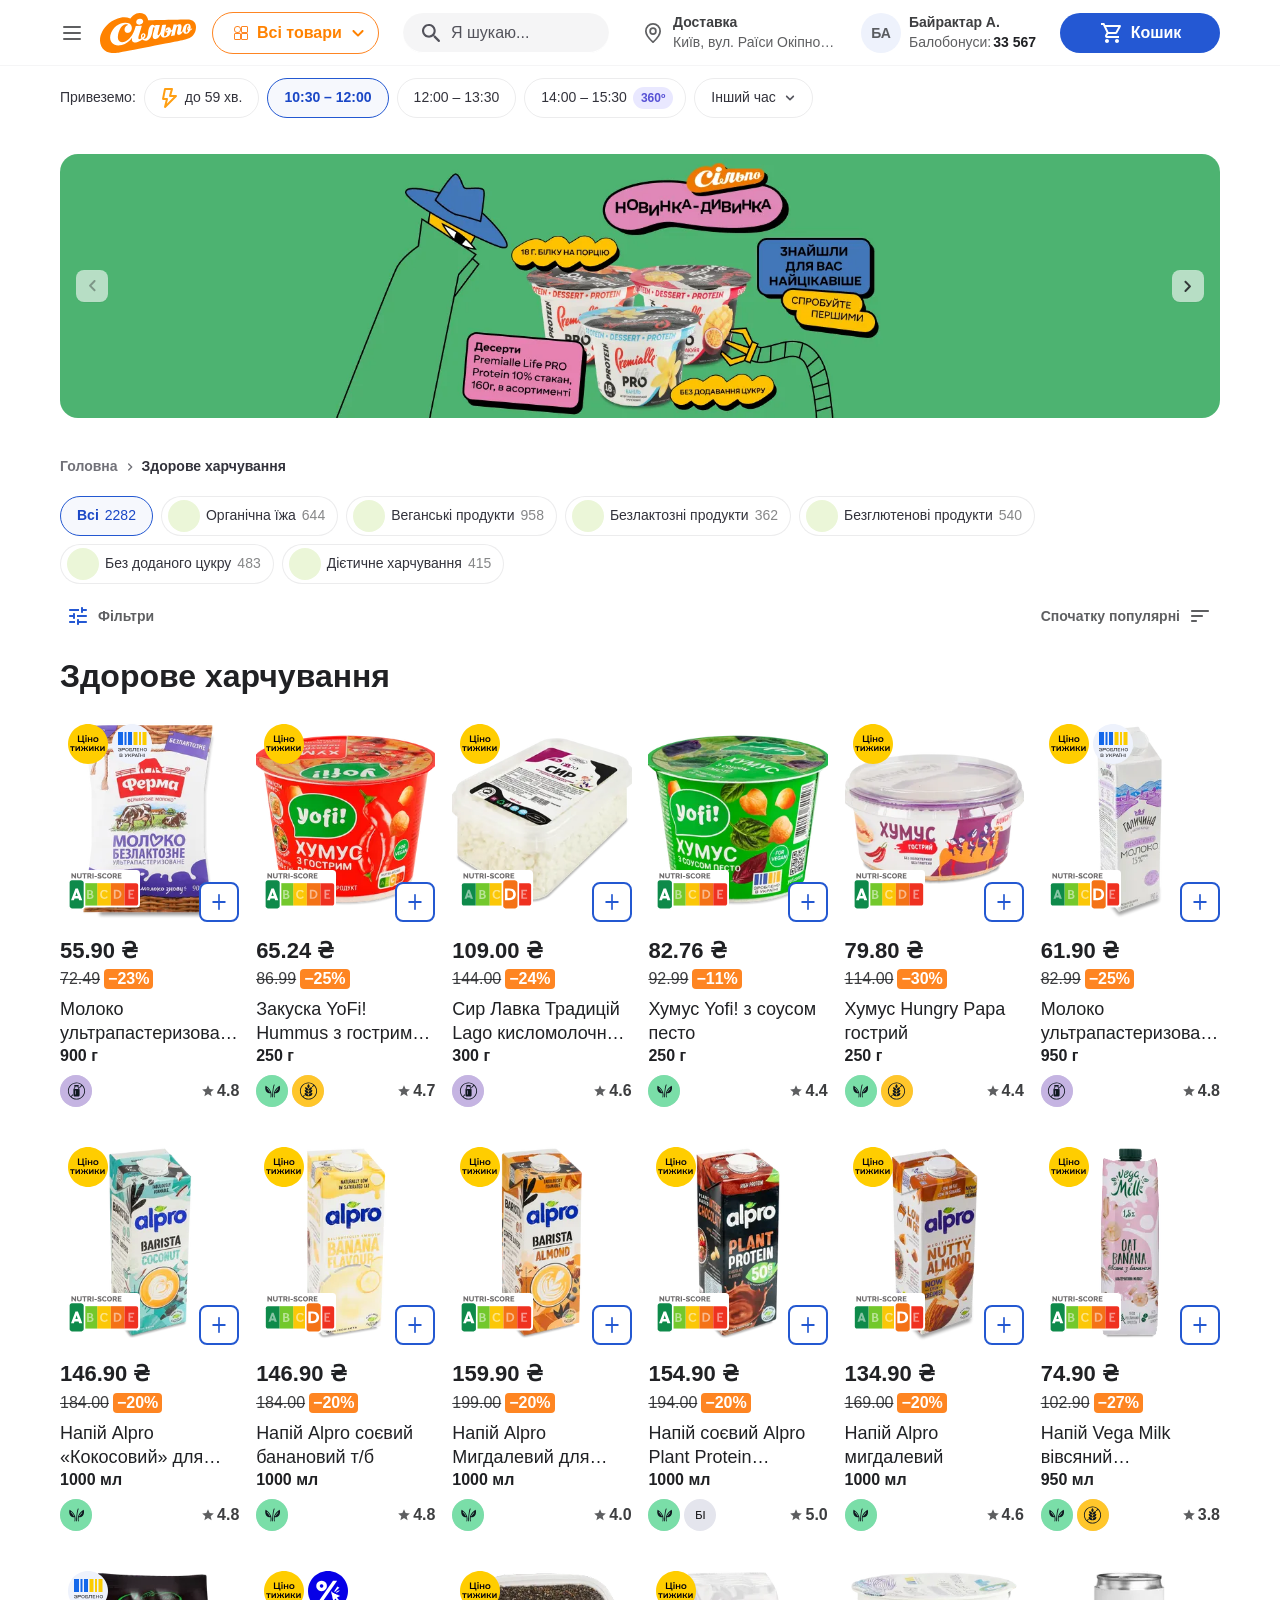
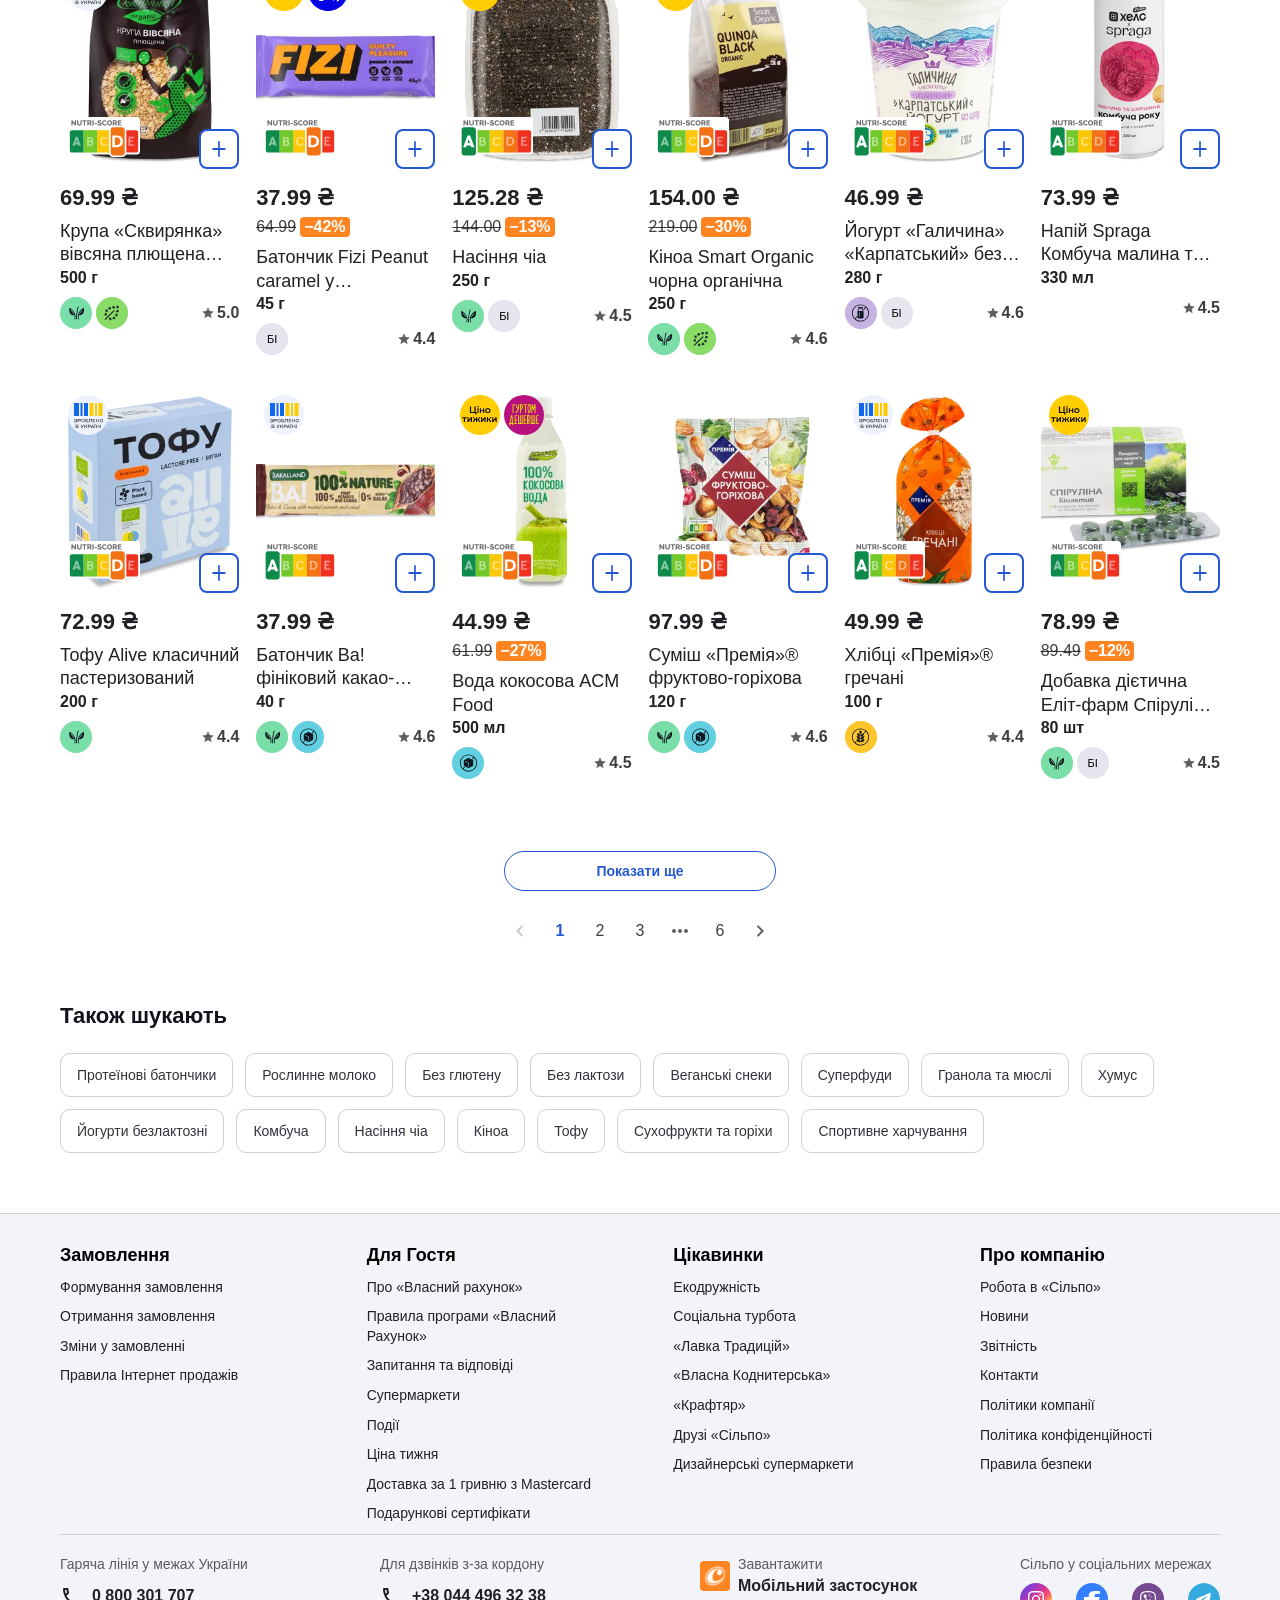
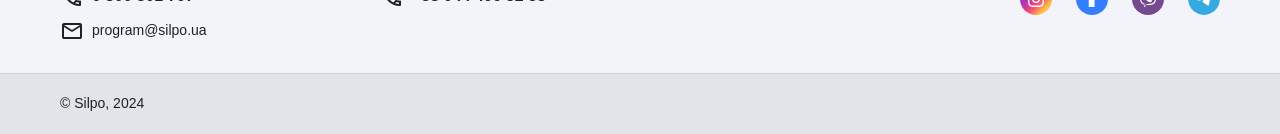
==== commit 537fbfd5: "Restyle variant 1 listing/PDP diet tags with real icons, move Nutri-Score onto photo - Replace grey " ====
--- a/docs/index.html
+++ b/docs/index.html
@@ -6,7 +6,7 @@
 <title>Здорове харчування — Сільпо</title>
 <link rel="stylesheet" href="styles.css" />
 </head>
-<body>
+<body class="listing-classic">
 <div class="page">
 
   <header class="header-row">
--- a/docs/styles.css
+++ b/docs/styles.css
@@ -390,6 +390,7 @@
   align-items: center;
   justify-content: center;
   padding: 16px;
+  cursor: pointer;
 }
 .main-banner img.bg {
   position: absolute;
@@ -572,6 +573,7 @@
 }
 .product-card {
   width: auto;
+  min-width: 0;
   background: #ffffff;
 }
 .product-image {
@@ -669,7 +671,7 @@
   display: flex;
   align-items: center;
   gap: 4px;
-  width: 174px;
+  max-width: 174px;
   margin-top: 4px;
 }
 .old-price {
@@ -749,8 +751,8 @@
   flex-shrink: 0;
 }
 .listing-tag {
-  width: 24px;
-  height: 24px;
+  width: 32px;
+  height: 32px;
   border-radius: 50%;
   background: #e4e5ed;
   display: flex;
@@ -760,28 +762,190 @@
 }
 .listing-tag-code {
   font-weight: 500;
-  font-size: 9px;
+  font-size: 11px;
   letter-spacing: -0.1px;
   color: #000000;
 }
-.listing-tag.lg {
-  width: 28px;
-  height: 28px;
-}
-.listing-tag.lg .listing-tag-code {
-  font-size: 10px;
+.listing-tag-icon-wrap {
+  display: block;
+  width: 100%;
+  height: 100%;
+  border-radius: 50%;
+  overflow: hidden;
+}
+.listing-tag-icon {
+  display: block;
+  width: calc(100% + 2px);
+  height: calc(100% + 2px);
+  max-width: none;
+  margin: -1px;
+  object-fit: cover;
+  object-position: 50% 50%;
+}
+.listing-tag-icon[src$="organic.svg"] {
+  /* The organic glyph's bounding box sits ~25px right of the source
+     canvas's own center, so a plain center-crop crops it off-balance;
+     shift the crop window to center on the glyph itself instead. */
+  object-position: 56.3% 50%;
+}
+/* ===== Listing plated cards (index-2.html, index-3.html) ===== */
+/* Full-bleed grey band from the banner through "Показати ще", regardless of
+   the .page 1440px column — same breakout technique as .header-row::after. */
+/* Full-bleed white sticky header bar: a direct child of body (like
+   .pdp-header-bar on the PDP), so it isn't constrained by .page's 1440px
+   column and the grey band scrolling underneath never shows through it. */
+.listing-header-bar {
+  position: sticky;
+  top: 0;
+  z-index: 50;
+  width: 100%;
+  background: #ffffff;
+}
+.listing-grey-band {
+  position: relative;
+  left: 50%;
+  right: 50%;
+  width: 100vw;
+  margin-left: -50vw;
+  margin-right: -50vw;
+  background: var(--blue-50);
+}
+.listing-grey-band-inner {
+  max-width: 1440px;
+  margin: 0 auto;
+}
+.listing-plated .banners,
+.listing-plated .category-chips {
+  background: transparent;
+}
+.listing-plated .product-row {
+  gap: 8px;
+  margin-bottom: 8px;
+}
+@media (min-width: 1024px) {
+  .listing-plated .product-row {
+    grid-template-columns: repeat(5, 1fr);
+  }
+}
+.listing-plated .show-more-btn,
+.listing-plated .page-btn {
+  background: none;
+}
+.listing-plated .pagination {
+  padding-bottom: 32px;
+}
+.listing-plated .also-searching {
+  padding-top: 40px;
+}
+.listing-plated .product-badges {
+  left: 4px;
+  top: 4px;
+}
+.listing-plated .product-nutriscore-overlay {
+  position: absolute;
+  left: 0;
+  bottom: 0;
+}
+.listing-plated .product-image {
+  overflow: visible;
+}
+.listing-plated .product-image img.photo {
+  border-radius: 8px;
+}
+.listing-plated .product-tags-rating {
+  display: flex;
+  flex-wrap: wrap;
+  justify-content: space-between;
+  align-items: center;
+  gap: 8px;
+}
+.listing-plated .listing-tags {
+  flex-wrap: wrap;
+}
+.listing-plated .listing-tag {
+  width: auto;
+  height: auto;
+  min-width: 0;
+  padding: 3px 6px;
+  border-radius: 4px;
+  background: var(--additional-100);
+  font-size: 12px;
+  font-weight: 500;
+  color: #000000;
+  text-align: center;
+}
+.listing-plated .product-card {
+  display: flex;
+  flex-direction: column;
+  background: #ffffff;
+  border-radius: 16px;
+  padding: 12px;
+  box-shadow: 0 1px 0 rgba(0, 0, 0, 0.06);
+}
+.listing-plated .product-content {
+  flex: 1;
+}
+.listing-plated .product-tags-rating {
+  margin-top: auto;
+}
+.listing-plated .product-price {
+  font-size: 20px;
+}
+.listing-plated .product-name {
+  font-size: 16px;
+}
+.listing-plated .old-price,
+.listing-plated .discount-tag,
+.listing-plated .product-weight,
+.listing-plated .product-rating span {
+  font-size: 14px;
+}
+
+/* ===== Listing plated cards, Nutri-Score moved below the fold
+   (index-3.html only) — Nutri-Score on its own labelled row, tags and
+   rating on the row below, both under a light grey divider instead of
+   overlaying the photo. ===== */
+.listing-nutriscore-bottom .product-nutri-block {
+  display: flex;
+  flex-direction: column;
+  gap: 8px;
+  margin-top: auto;
+  border-top: 1px solid rgba(19, 19, 30, 0.08);
+  padding-top: 8px;
+}
+.listing-nutriscore-bottom .product-tags-rating {
+  margin-top: 0;
+}
+.listing-nutriscore-bottom .product-nutriscore-row {
+  display: flex;
+  align-items: center;
+  gap: 8px;
+}
+.listing-nutriscore-bottom .product-nutriscore-label {
+  font-size: 12px;
+  font-weight: 500;
+  color: rgba(32, 33, 36, 0.6);
 }
 
 /* ===== Nutri-Score ===== */
 .nutri-score-badge {
-  height: 30px;
+  height: 28px;
   width: auto;
   flex-shrink: 0;
 }
-.nutri-score-badge-square {
-  width: 24px;
-  height: 24px;
-  flex-shrink: 0;
+.listing-classic .nutri-score-badge {
+  height: 40px;
+}
+.listing-classic .product-image {
+  overflow: visible;
+}
+.listing-classic .product-image img.photo {
+  border-radius: 8px;
+}
+.listing-classic .product-nutriscore-overlay {
+  position: absolute;
+  left: 8px;
+  bottom: 8px;
 }
 
 /* ===== Badge tooltips ===== */
@@ -1133,6 +1297,9 @@
   max-width: 775px;
   flex-shrink: 1;
   min-width: 0;
+  position: sticky;
+  top: 83px;
+  align-self: flex-start;
 }
 .pdp-thumbs {
   display: flex;
@@ -1171,6 +1338,7 @@
   flex: 1 1 0;
   min-width: 0;
   background: #ffffff;
+  cursor: pointer;
 }
 .pdp-main-photo > img {
   width: 100%;
@@ -1490,15 +1658,9 @@
   align-items: center;
   gap: 16px;
   width: 100%;
-  padding-top: 16px;
-  border-top: 1px solid rgba(19, 19, 30, 0.08);
 }
 .pdp-nutrients-score-icon {
   flex-shrink: 0;
-}
-.pdp-nutrients-score-icon.square {
-  width: 48px;
-  height: 48px;
 }
 .pdp-nutrients-score-icon.pill {
   height: 56px;
@@ -1556,6 +1718,10 @@
   font-size: 12px;
   letter-spacing: -0.12px;
   color: #000000;
+}
+img.pdp-nutrients-tag-icon {
+  background: none;
+  object-fit: cover;
 }
 .pdp-nutrients-tag-label {
   font-weight: 500;
@@ -1564,6 +1730,24 @@
   line-height: 1.17;
   color: var(--text-primary);
   text-align: center;
+}
+
+/* Plated PDP (product-2.html): nutrient tags as full-text pills, like the
+   plated listing's .listing-tag but a size up. */
+.pdp-plated .pdp-nutrients-tags-row {
+  flex-wrap: wrap;
+  gap: 8px;
+}
+.pdp-plated .pdp-nutrients-tag {
+  width: auto;
+  height: auto;
+  flex-direction: row;
+  padding: 6px 12px;
+  border-radius: 6px;
+  background: var(--additional-100);
+  font-size: 14px;
+  font-weight: 500;
+  color: #000000;
 }
 
 .pdp-similar {
@@ -1996,6 +2180,7 @@
     max-width: none;
     flex-direction: column;
     gap: 8px;
+    position: static;
   }
   .pdp-info {
     width: 100%;
@@ -2146,7 +2331,8 @@
   .product-row {
     grid-template-columns: repeat(2, 1fr);
   }
-  .product-name {
+  .product-name,
+  .listing-plated .product-name {
     font-size: 14px;
     line-height: 1.25;
     max-height: 36px;
